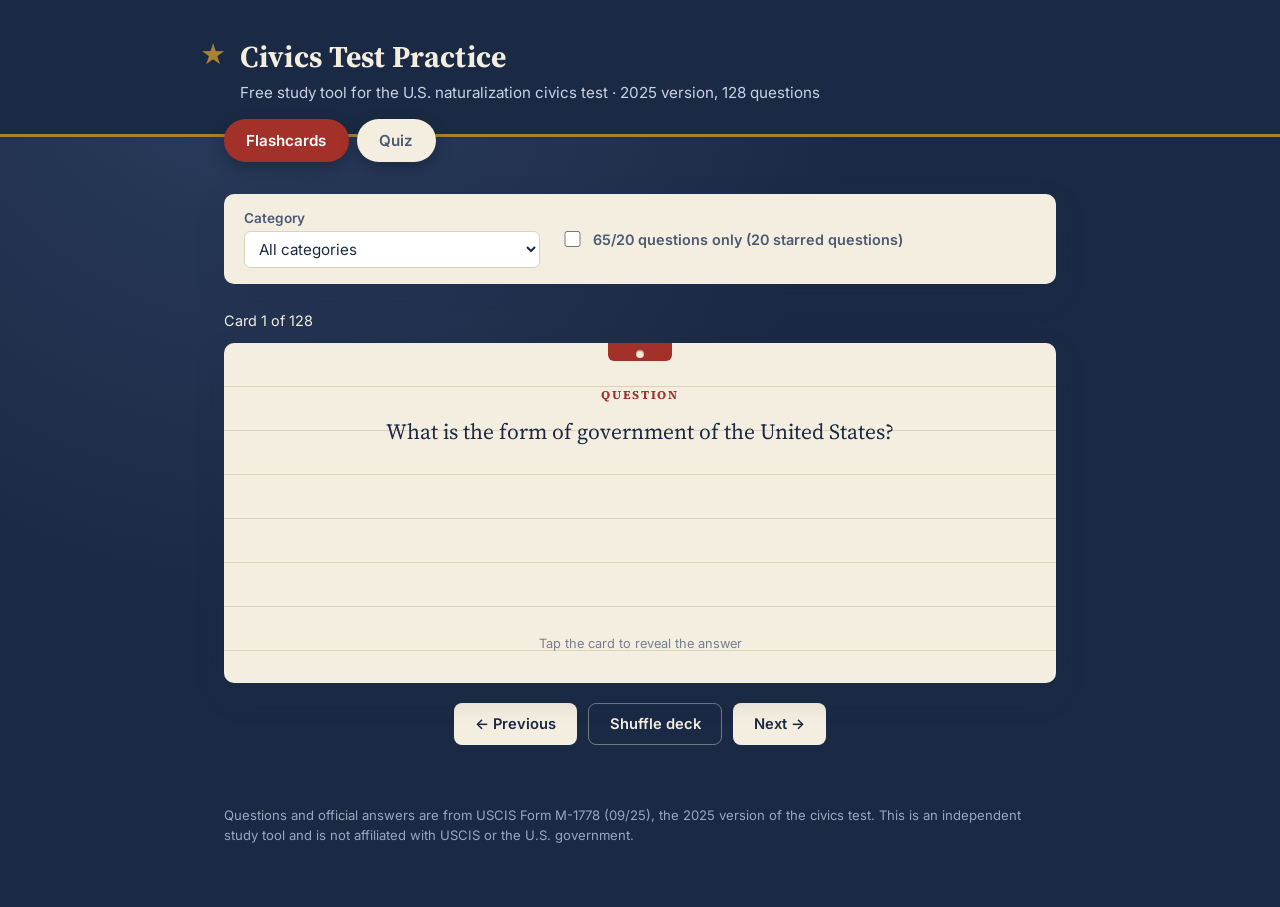
==== index.html @ e991b54d "Initial version of Neutralization websit" ====
<!DOCTYPE html>
<html lang="en">
<head>
  <meta charset="UTF-8" />
  <meta name="viewport" content="width=device-width, initial-scale=1.0" />
  <title>Civics Test Practice</title>

  <!-- Google Fonts: a serif for headings (feels official, like a real
       government document) and a clean sans-serif for body text -->
  <link rel="preconnect" href="https://fonts.googleapis.com">
  <link href="https://fonts.googleapis.com/css2?family=Source+Serif+4:wght@600;700&family=Inter:wght@400;500;600;700&display=swap" rel="stylesheet">

  <!-- Our own CSS file -->
  <link rel="stylesheet" href="style.css" />
</head>
<body>

  <!-- ===================== HEADER ===================== -->
  <header class="site-header">
    <div class="header-inner">
      <div class="brand">
        <span class="brand-star">&#9733;</span>
        <div>
          <h1>Civics Test Practice</h1>
          <p class="tagline">Free study tool for the U.S. naturalization civics test &middot; 2025 version, 128 questions</p>
        </div>
      </div>
    </div>
  </header>

  <!-- ===================== MODE SWITCHER ===================== -->
  <nav class="mode-switch" aria-label="Study mode">
    <button class="mode-btn active" data-mode="flashcards">Flashcards</button>
    <button class="mode-btn" data-mode="quiz">Quiz</button>
  </nav>

  <main class="container">

    <!-- ---------- Shared filter bar ---------- -->
    <section class="controls">
      <label class="control">
        <span>Category</span>
        <select id="categoryFilter">
          <option value="all">All categories</option>
          <!-- filled in by JavaScript -->
        </select>
      </label>

      <label class="control checkbox">
        <input type="checkbox" id="starredOnly" />
        <span>65/20 questions only (20 starred questions)</span>
      </label>
    </section>

    <!-- ================= FLASHCARD MODE ================= -->
    <section id="flashcardMode" class="mode-panel">

      <div class="deck-status">
        <span id="cardPosition">Card 1 of 128</span>
        <span class="starred-flag" id="cardStarredFlag" hidden>&#9733; 65/20 question</span>
      </div>

      <div class="card-stage">
        <button class="flip-card" id="flipCard" aria-label="Flip card to see the answer">
          <div class="flip-card-inner">

            <div class="flip-card-face flip-card-front">
              <span class="card-eyebrow">Question</span>
              <p class="card-text" id="questionText">Loading&hellip;</p>
              <span class="card-hint">Tap the card to reveal the answer</span>
            </div>

            <div class="flip-card-face flip-card-back">
              <span class="card-eyebrow">Answer</span>
              <ul class="card-answer-list" id="answerList"></ul>
              <span class="card-hint">Tap the card to see the question again</span>
            </div>

          </div>
        </button>
      </div>

      <div class="deck-controls">
        <button id="prevCard" class="btn btn-secondary">&larr; Previous</button>
        <button id="shuffleCards" class="btn btn-ghost">Shuffle deck</button>
        <button id="nextCard" class="btn btn-secondary">Next &rarr;</button>
      </div>
    </section>

    <!-- ================= QUIZ MODE ================= -->
    <section id="quizMode" class="mode-panel" hidden>

      <div class="deck-status">
        <span id="quizPosition">Question 1 of 128</span>
        <span id="quizScore">Score: 0 / 0</span>
      </div>

      <div class="quiz-card">
        <span class="card-eyebrow">Question</span>
        <p class="card-text" id="quizQuestionText">Loading&hellip;</p>

        <div class="quiz-options" id="quizOptions"></div>

        <div class="quiz-feedback" id="quizFeedback" hidden></div>

        <div class="quiz-actions">
          <button id="explainBtn" class="btn btn-secondary" disabled>Explain</button>
          <button id="nextQuizBtn" class="btn btn-primary" disabled>Next question &rarr;</button>
        </div>

        <div class="explanation" id="explanationBox" hidden></div>
      </div>
    </section>

  </main>

  <footer class="site-footer">
    <p>Questions and official answers are from USCIS Form M-1778 (09/25), the 2025 version of the civics test. This is an independent study tool and is not affiliated with USCIS or the U.S. government.</p>
  </footer>

  <!-- Load order matters: data first, then the logic that uses it -->
  <script src="data.js"></script>
  <script src="script.js"></script>
</body>
</html>
---- style.css ----
/* =========================================================================
   DESIGN TOKENS
   Keeping colors/fonts as CSS variables means if you want to re-theme the
   whole site later, you only change values here — not hunt through every
   rule. This is one of the most useful CSS habits to build early.
   ========================================================================= */
:root {
  --paper: #F3EEDF;        /* aged index-card cream */
  --paper-line: #DBD2B8;   /* faint rule lines on the card */
  --ink: #1B2A44;          /* deep navy — like government-document ink */
  --ink-soft: #4B5A73;
  --accent: #A3312A;       /* muted flag red, used sparingly */
  --gold: #A9822E;         /* star / seal accent */
  --card-shadow: 0 12px 30px rgba(27, 42, 68, 0.18);
  --radius: 10px;
  --serif: "Source Serif 4", Georgia, serif;
  --sans: "Inter", system-ui, sans-serif;
}

* { box-sizing: border-box; }

body {
  margin: 0;
  font-family: var(--sans);
  color: var(--ink);
  background:
    radial-gradient(circle at 20% 0%, #2b3d5f 0%, transparent 45%),
    var(--ink);
  min-height: 100vh;
}

/* =========================================================================
   HEADER
   ========================================================================= */
.site-header {
  background: var(--ink);
  color: var(--paper);
  padding: 2.25rem 1.5rem 2rem;
  border-bottom: 3px solid var(--gold);
}
.header-inner { max-width: 880px; margin: 0 auto; }
.brand { display: flex; align-items: flex-start; gap: 0.9rem; }
.brand-star { color: var(--gold); font-size: 1.6rem; line-height: 1; margin-top: 0.35rem; }
.brand h1 {
  font-family: var(--serif);
  font-weight: 700;
  font-size: 1.9rem;
  margin: 0 0 0.35rem;
  letter-spacing: 0.01em;
}
.tagline { margin: 0; color: #C9D2E3; font-size: 0.95rem; }

/* =========================================================================
   MODE SWITCH (Flashcards / Quiz tabs)
   ========================================================================= */
.mode-switch {
  max-width: 880px;
  margin: -1.1rem auto 0;
  padding: 0 1.5rem;
  display: flex;
  gap: 0.5rem;
  position: relative;
  z-index: 2;
}
.mode-btn {
  font-family: var(--sans);
  font-weight: 600;
  font-size: 0.95rem;
  padding: 0.75rem 1.4rem;
  border: none;
  border-radius: 999px;
  background: var(--paper);
  color: var(--ink-soft);
  cursor: pointer;
  box-shadow: 0 6px 16px rgba(0,0,0,0.25);
  transition: transform 0.15s ease, background 0.15s ease, color 0.15s ease;
}
.mode-btn:hover { transform: translateY(-1px); }
.mode-btn.active { background: var(--accent); color: white; }
.mode-btn:focus-visible { outline: 3px solid var(--gold); outline-offset: 2px; }

/* =========================================================================
   LAYOUT
   ========================================================================= */
.container {
  max-width: 880px;
  margin: 0 auto;
  padding: 2rem 1.5rem 3rem;
}

.controls {
  background: var(--paper);
  border-radius: var(--radius);
  padding: 1rem 1.25rem;
  display: flex;
  flex-wrap: wrap;
  gap: 1.25rem;
  align-items: center;
  margin-bottom: 1.75rem;
  box-shadow: var(--card-shadow);
}
.control { display: flex; flex-direction: column; gap: 0.3rem; font-size: 0.85rem; font-weight: 600; color: var(--ink-soft); }
.control select {
  font-family: var(--sans);
  font-size: 0.95rem;
  padding: 0.45rem 0.6rem;
  border-radius: 6px;
  border: 1px solid var(--paper-line);
  background: white;
  color: var(--ink);
}
.control.checkbox { flex-direction: row; align-items: center; gap: 0.55rem; font-size: 0.9rem; }
.control.checkbox input { width: 1.05rem; height: 1.05rem; }

.mode-panel[hidden] { display: none; }

/* =========================================================================
   FLASHCARD MODE — the signature element.
   The card looks like a physical index card: cream stock, a top "punch
   hole" + red ribbon tab, faint ruled lines, and a 3D flip animation.
   ========================================================================= */
.deck-status {
  display: flex;
  justify-content: space-between;
  align-items: center;
  color: var(--paper);
  font-size: 0.9rem;
  margin-bottom: 0.85rem;
}
.starred-flag {
  color: var(--gold);
  font-weight: 600;
  background: rgba(169, 130, 46, 0.15);
  padding: 0.2rem 0.6rem;
  border-radius: 999px;
}

.card-stage {
  perspective: 1600px;
  margin-bottom: 1.25rem;
}

.flip-card {
  all: unset;
  display: block;
  width: 100%;
  height: 340px;
  cursor: pointer;
}

.flip-card-inner {
  position: relative;
  width: 100%;
  height: 100%;
  transition: transform 0.55s cubic-bezier(0.4, 0.2, 0.2, 1);
  transform-style: preserve-3d;
}
.flip-card.is-flipped .flip-card-inner { transform: rotateY(180deg); }

.flip-card-face {
  position: absolute;
  inset: 0;
  backface-visibility: hidden;
  border-radius: var(--radius);
  background:
    repeating-linear-gradient(
      to bottom,
      transparent 0,
      transparent 43px,
      var(--paper-line) 43px,
      var(--paper-line) 44px
    ),
    var(--paper);
  box-shadow: var(--card-shadow);
  padding: 2.75rem 2.25rem 2rem;
  display: flex;
  flex-direction: column;
  align-items: center;
  justify-content: center;
  text-align: center;
  overflow-y: auto;
}
/* red "ribbon tab" + punch hole at the top of the card, like a library card */
.flip-card-face::before {
  content: "";
  position: absolute;
  top: 0; left: 50%;
  transform: translateX(-50%);
  width: 64px; height: 18px;
  background: var(--accent);
  border-radius: 0 0 6px 6px;
}
.flip-card-face::after {
  content: "";
  position: absolute;
  top: 7px; left: 50%;
  transform: translateX(-50%);
  width: 8px; height: 8px;
  border-radius: 50%;
  background: var(--paper);
  box-shadow: inset 0 1px 2px rgba(0,0,0,0.4);
}

.flip-card-back { transform: rotateY(180deg); }

.card-eyebrow {
  font-family: var(--serif);
  font-weight: 700;
  letter-spacing: 0.14em;
  text-transform: uppercase;
  font-size: 0.75rem;
  color: var(--accent);
  margin-bottom: 0.9rem;
}
.card-text {
  font-family: var(--serif);
  font-size: 1.35rem;
  line-height: 1.4;
  color: var(--ink);
  margin: 0 0 1rem;
}
.card-hint {
  margin-top: auto;
  font-size: 0.8rem;
  color: var(--ink-soft);
  opacity: 0.75;
}
.card-answer-list {
  list-style: none;
  padding: 0;
  margin: 0 0 1rem;
  font-family: var(--serif);
  font-size: 1.15rem;
  color: var(--ink);
}
.card-answer-list li { margin-bottom: 0.4rem; }
.card-answer-list li::before { content: "\2013\00A0"; color: var(--accent); font-weight: 700; }

.deck-controls {
  display: flex;
  justify-content: center;
  gap: 0.7rem;
  flex-wrap: wrap;
}

.btn {
  font-family: var(--sans);
  font-weight: 600;
  font-size: 0.92rem;
  padding: 0.7rem 1.3rem;
  border-radius: 8px;
  border: none;
  cursor: pointer;
  transition: transform 0.12s ease, opacity 0.12s ease;
}
.btn:hover { transform: translateY(-1px); }
.btn:active { transform: translateY(0); }
.btn:disabled { opacity: 0.45; cursor: not-allowed; transform: none; }
.btn:focus-visible { outline: 3px solid var(--gold); outline-offset: 2px; }

.btn-secondary { background: var(--paper); color: var(--ink); }
.btn-ghost { background: transparent; color: var(--paper); border: 1px solid rgba(243,238,223,0.4); }
.btn-primary { background: var(--accent); color: white; }

/* =========================================================================
   QUIZ MODE
   ========================================================================= */
.quiz-card {
  background: var(--paper);
  border-radius: var(--radius);
  box-shadow: var(--card-shadow);
  padding: 2rem 2rem 1.75rem;
}
#quizScore { font-weight: 600; }

.quiz-options {
  display: grid;
  gap: 0.65rem;
  margin: 1.25rem 0 1.5rem;
}
.quiz-option {
  text-align: left;
  font-family: var(--sans);
  font-size: 1rem;
  padding: 0.85rem 1.1rem;
  border-radius: 8px;
  border: 1.5px solid var(--paper-line);
  background: white;
  cursor: pointer;
  transition: border-color 0.12s ease, background 0.12s ease;
}
.quiz-option:hover:not(:disabled) { border-color: var(--ink-soft); }
.quiz-option:focus-visible { outline: 3px solid var(--gold); outline-offset: 2px; }
.quiz-option:disabled { cursor: default; }

.quiz-option.correct { background: #E4F0E3; border-color: #4C8A4C; }
.quiz-option.incorrect { background: #F5E1DF; border-color: var(--accent); }

.quiz-feedback {
  font-weight: 600;
  margin-bottom: 1rem;
}
.quiz-feedback.correct { color: #3A6B3A; }
.quiz-feedback.incorrect { color: var(--accent); }

.quiz-actions { display: flex; gap: 0.7rem; flex-wrap: wrap; }

.explanation {
  margin-top: 1.25rem;
  padding: 1rem 1.15rem;
  border-left: 3px solid var(--gold);
  background: rgba(169, 130, 46, 0.08);
  font-size: 0.95rem;
  line-height: 1.55;
  color: var(--ink-soft);
}
.explanation strong { color: var(--ink); }

/* =========================================================================
   FOOTER
   ========================================================================= */
.site-footer {
  max-width: 880px;
  margin: 0 auto;
  padding: 0 1.5rem 3rem;
  color: #9AA6BC;
  font-size: 0.82rem;
  line-height: 1.5;
}

/* =========================================================================
   RESPONSIVE
   ========================================================================= */
@media (max-width: 560px) {
  .brand h1 { font-size: 1.5rem; }
  .flip-card { height: 300px; }
  .card-text { font-size: 1.15rem; }
}

/* Respect users who've asked for reduced motion */
@media (prefers-reduced-motion: reduce) {
  .flip-card-inner { transition: none; }
}
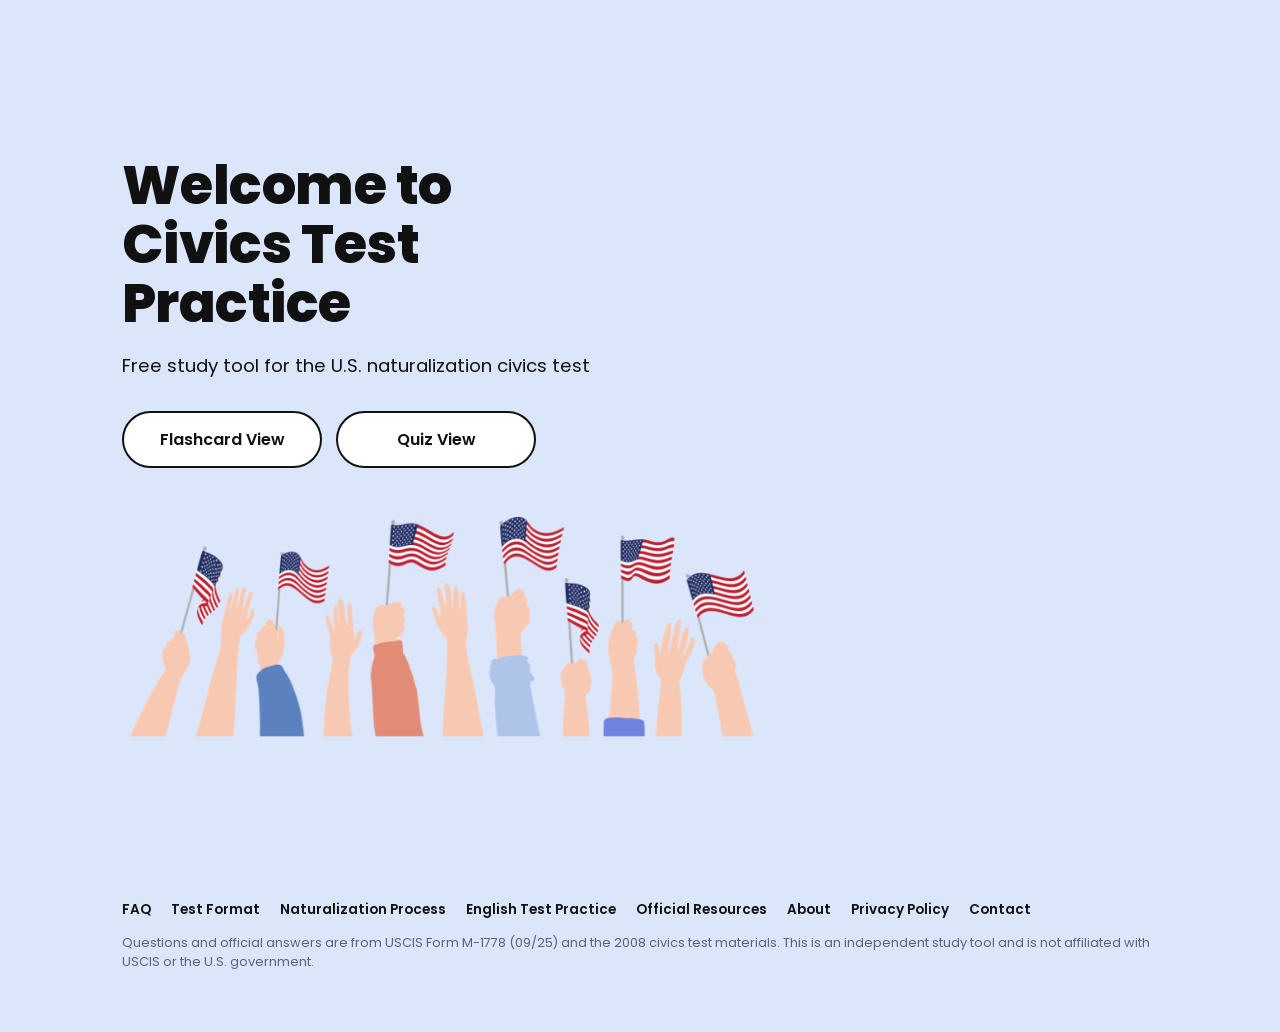
==== commit 22a33d9e: "Onboard-on-click flow, read-aloud, and 5 new info pages" ====
--- a/index.html
+++ b/index.html
@@ -5,121 +5,220 @@
   <meta name="viewport" content="width=device-width, initial-scale=1.0" />
   <title>Civics Test Practice</title>
 
-  <!-- Google Fonts: a serif for headings (feels official, like a real
-       government document) and a clean sans-serif for body text -->
   <link rel="preconnect" href="https://fonts.googleapis.com">
-  <link href="https://fonts.googleapis.com/css2?family=Source+Serif+4:wght@600;700&family=Inter:wght@400;500;600;700&display=swap" rel="stylesheet">
-
-  <!-- Our own CSS file -->
+  <link href="https://fonts.googleapis.com/css2?family=Poppins:wght@400;500;600;700;800&display=swap" rel="stylesheet">
+
   <link rel="stylesheet" href="style.css" />
+
+  <!-- Google Analytics (GA4) -->
+  <script async src="https://www.googletagmanager.com/gtag/js?id=G-DH69FR63HZ"></script>
+  <script>
+    window.dataLayer = window.dataLayer || [];
+    function gtag(){dataLayer.push(arguments);}
+    gtag('js', new Date());
+    gtag('config', 'G-DH69FR63HZ');
+  </script>
 </head>
 <body>
 
-  <!-- ===================== HEADER ===================== -->
-  <header class="site-header">
-    <div class="header-inner">
-      <div class="brand">
-        <span class="brand-star">&#9733;</span>
-        <div>
-          <h1>Civics Test Practice</h1>
-          <p class="tagline">Free study tool for the U.S. naturalization civics test &middot; 2025 version, 128 questions</p>
-        </div>
-      </div>
+  <!-- ============================================================
+       ONBOARDING — always shown first. Determines which test
+       version (2008 or 2025) and whether 65/20 applies, before
+       anything else is visible.
+       ============================================================ -->
+  <div id="onboardStep1" class="view onboard-view" hidden>
+    <div class="onboard-card">
+      <span class="onboard-eyebrow">Step 1 of 2</span>
+      <h1>A couple quick questions first</h1>
+
+      <label class="onboard-field">
+        <span>How old are you?</span>
+        <input type="number" id="ageInput" min="0" max="120" placeholder="e.g. 42" />
+      </label>
+
+      <label class="onboard-field">
+        <span>How many years have you been a lawful permanent resident (green card holder)?</span>
+        <input type="number" id="lprYearsInput" min="0" max="100" placeholder="e.g. 5" />
+      </label>
+
+      <div class="onboard-why">
+        <strong>Why we ask:</strong> If you're 65 or older and have been a permanent
+        resident for 20+ years, USCIS lets you study a shorter list of just 20
+        questions instead of the full test &mdash; this is called the &ldquo;65/20&rdquo; rule.
+      </div>
+
+      <p class="onboard-error" id="step1Error" hidden>Please fill in both fields.</p>
+      <button id="onboardNext1" class="btn btn-dark" type="button">Continue &rarr;</button>
     </div>
-  </header>
-
-  <!-- ===================== MODE SWITCHER ===================== -->
-  <nav class="mode-switch" aria-label="Study mode">
-    <button class="mode-btn active" data-mode="flashcards">Flashcards</button>
-    <button class="mode-btn" data-mode="quiz">Quiz</button>
-  </nav>
-
-  <main class="container">
-
-    <!-- ---------- Shared filter bar ---------- -->
-    <section class="controls">
-      <label class="control">
-        <span>Category</span>
-        <select id="categoryFilter">
-          <option value="all">All categories</option>
-          <!-- filled in by JavaScript -->
-        </select>
+  </div>
+
+  <div id="onboardStep2" class="view onboard-view" hidden>
+    <div class="onboard-card">
+      <span class="onboard-eyebrow">Step 2 of 2</span>
+      <h1>When did you file (or plan to file) Form N-400?</h1>
+
+      <label class="onboard-field">
+        <span>Filing date</span>
+        <input type="date" id="filingDateInput" />
       </label>
 
-      <label class="control checkbox">
-        <input type="checkbox" id="starredOnly" />
-        <span>65/20 questions only (20 starred questions)</span>
-      </label>
+      <div class="onboard-why">
+        <strong>Why we ask:</strong> Your test version depends on your <em>filing</em>
+        date, not your interview date. If you filed before October 20, 2025,
+        you'll take the 2008 test (100 questions). On or after that date,
+        you'll take the 2025 test (128 questions).
+      </div>
+
+      <p class="onboard-error" id="step2Error" hidden>Please select a date.</p>
+      <button id="onboardNext2" class="btn btn-dark" type="button">Start Studying &rarr;</button>
+    </div>
+  </div>
+
+  <!-- ============================================================
+       LANDING VIEW — shown after onboarding
+       ============================================================ -->
+  <div id="landingView" class="view">
+    <div class="landing-inner">
+      <div class="landing-copy">
+        <h1>Welcome to<br>Civics Test<br>Practice</h1>
+        <p class="landing-tagline">Free study tool for the U.S. naturalization civics test</p>
+        <div class="landing-buttons">
+          <button id="goFlashcards" class="btn btn-outline landing-btn" type="button">Flashcard View</button>
+          <button id="goQuiz" class="btn btn-outline landing-btn" type="button">Quiz View</button>
+        </div>
+      </div>
+
+      <!-- Your illustration, cropped from the file you provided -->
+      <img class="landing-art" src="landing-flags.png" alt="Illustration of hands holding American flags" />
+    </div>
+  </div>
+
+  <!-- ============================================================
+       APP SHELL — everything else lives in here, hidden by default.
+       Only landingView OR appShell is visible at any time.
+       ============================================================ -->
+  <div id="appShell" class="view" hidden>
+
+    <header class="app-topbar">
+      <button id="homeBtn" class="icon-btn" type="button">&larr; Home</button>
+
+      <div class="topbar-controls">
+        <span class="version-badge" id="versionBadge"></span>
+        <label class="pill-checkbox" id="sixtyFiveTwentyToggleWrap" hidden>
+          <input type="checkbox" id="sixtyFiveTwentyToggle" />
+          <span>Study 65/20 set only</span>
+        </label>
+        <select id="categoryFilter"></select>
+      </div>
+    </header>
+
+    <!-- ---------------- FLASHCARD MODE ----------------
+         A single static card. Clicking it swaps between the
+         question face and the answer face — no 3D flip. -->
+    <section id="flashcardMode" class="mode-panel" hidden>
+
+      <div class="static-card" id="flashCard">
+        <div class="card-face" id="flashQuestionFace">
+          <span class="tag" id="cardTag">CARD 01/128</span>
+          <p class="big-text" id="questionText">Loading&hellip;</p>
+        </div>
+
+        <div class="card-face" id="flashAnswerFace" hidden>
+          <span class="eyebrow">Answer</span>
+          <ul class="answer-list" id="answerList"></ul>
+        </div>
+
+        <button class="speak-btn" id="flashSpeakBtn"
+                type="button" aria-label="Read this aloud">&#128266;</button>
+        <button class="bookmark-btn" id="flashBookmarkBtn"
+                type="button" aria-label="Bookmark this question">&#9734;</button>
+      </div>
+
+      <div class="deck-controls">
+        <button id="prevCard" class="btn btn-gray nav-btn" type="button">&larr; Previous</button>
+        <button id="shuffleCards" class="btn btn-outline" type="button">Shuffle</button>
+        <button id="nextCard" class="btn btn-gray nav-btn" type="button">Next &rarr;</button>
+      </div>
     </section>
 
-    <!-- ================= FLASHCARD MODE ================= -->
-    <section id="flashcardMode" class="mode-panel">
-
-      <div class="deck-status">
-        <span id="cardPosition">Card 1 of 128</span>
-        <span class="starred-flag" id="cardStarredFlag" hidden>&#9733; 65/20 question</span>
-      </div>
-
-      <div class="card-stage">
-        <button class="flip-card" id="flipCard" aria-label="Flip card to see the answer">
-          <div class="flip-card-inner">
-
-            <div class="flip-card-face flip-card-front">
-              <span class="card-eyebrow">Question</span>
-              <p class="card-text" id="questionText">Loading&hellip;</p>
-              <span class="card-hint">Tap the card to reveal the answer</span>
+    <!-- ---------------- QUIZ MODE ----------------
+         Question card + an answer card with a typed-answer box.
+         Show Answer reveals the official answer BELOW the box. -->
+    <section id="quizMode" class="mode-panel" hidden>
+
+      <div class="quiz-columns">
+        <div class="q-card">
+          <span class="tag" id="quizTag">QUESTION 01/128</span>
+          <button class="speak-btn" id="quizSpeakBtn" type="button" aria-label="Read the question aloud">&#128266;</button>
+          <button class="bookmark-btn" id="quizBookmarkBtn" type="button" aria-label="Bookmark this question">&#9734;</button>
+          <p class="big-text" id="quizQuestionText">Loading&hellip;</p>
+        </div>
+
+        <div class="a-card">
+          <span class="eyebrow">Answer</span>
+          <textarea id="userAnswerInput" class="answer-input" placeholder="Type your answer here&hellip;"></textarea>
+
+          <button id="showAnswerBtn" class="btn btn-gray" type="button">Show Answer</button>
+
+          <div class="answer-reveal" id="answerReveal" hidden>
+            <div class="answer-reveal-header">
+              <span class="eyebrow">Correct Answer</span>
+              <button class="speak-btn speak-btn-inline" id="answerSpeakBtn" type="button" aria-label="Read the answer aloud">&#128266;</button>
             </div>
-
-            <div class="flip-card-face flip-card-back">
-              <span class="card-eyebrow">Answer</span>
-              <ul class="card-answer-list" id="answerList"></ul>
-              <span class="card-hint">Tap the card to see the question again</span>
-            </div>
-
+            <ul id="correctAnswerList"></ul>
           </div>
-        </button>
+        </div>
       </div>
 
       <div class="deck-controls">
-        <button id="prevCard" class="btn btn-secondary">&larr; Previous</button>
-        <button id="shuffleCards" class="btn btn-ghost">Shuffle deck</button>
-        <button id="nextCard" class="btn btn-secondary">Next &rarr;</button>
+        <button id="prevQuizBtn" class="btn btn-gray nav-btn" type="button">&larr; Previous</button>
+        <button id="shuffleQuizBtn" class="btn btn-outline" type="button">Shuffle</button>
+        <button id="nextQuizBtn" class="btn btn-gray nav-btn" type="button">Next &rarr;</button>
       </div>
     </section>
 
-    <!-- ================= QUIZ MODE ================= -->
-    <section id="quizMode" class="mode-panel" hidden>
-
-      <div class="deck-status">
-        <span id="quizPosition">Question 1 of 128</span>
-        <span id="quizScore">Score: 0 / 0</span>
-      </div>
-
-      <div class="quiz-card">
-        <span class="card-eyebrow">Question</span>
-        <p class="card-text" id="quizQuestionText">Loading&hellip;</p>
-
-        <div class="quiz-options" id="quizOptions"></div>
-
-        <div class="quiz-feedback" id="quizFeedback" hidden></div>
-
-        <div class="quiz-actions">
-          <button id="explainBtn" class="btn btn-secondary" disabled>Explain</button>
-          <button id="nextQuizBtn" class="btn btn-primary" disabled>Next question &rarr;</button>
-        </div>
-
-        <div class="explanation" id="explanationBox" hidden></div>
+    <!-- ---------------- COMPLETION VIEW ---------------- -->
+    <section id="completionView" class="mode-panel" hidden>
+      <div class="completion-inner">
+        <div class="completion-copy">
+          <div class="trophy" aria-hidden="true">&#127942;</div>
+          <h2>You just reviewed the entire question bank</h2>
+          <div class="completion-buttons">
+            <button id="reviewStarredBtn" class="btn btn-outline" type="button">Review Bookmarked Questions</button>
+            <button id="restartAllBtn" class="btn btn-gray" type="button">Study Again (All Questions)</button>
+          </div>
+          <p class="completion-note" id="completionNote"></p>
+        </div>
+
+        <svg class="completion-art" viewBox="0 0 260 260" xmlns="http://www.w3.org/2000/svg" aria-hidden="true">
+          <g stroke="#111" stroke-width="2.5" stroke-linejoin="round">
+            <circle cx="130" cy="105" r="70" fill="#F3EEDF"/>
+            <path d="M130,35 l14,28 30,4 -22,21 5,30 -27,-14 -27,14 5,-30 -22,-21 30,-4 z" fill="#A9822E"/>
+            <path d="M108,160 l-18,60 24,-14 16,20 14,-58" fill="#A3312A"/>
+            <path d="M152,160 l18,60 -24,-14 -16,20 -14,-58" fill="#1B2A44"/>
+          </g>
+        </svg>
       </div>
     </section>
 
-  </main>
+  </div>
 
   <footer class="site-footer">
-    <p>Questions and official answers are from USCIS Form M-1778 (09/25), the 2025 version of the civics test. This is an independent study tool and is not affiliated with USCIS or the U.S. government.</p>
+    <nav class="footer-links">
+      <a href="faq.html">FAQ</a>
+      <a href="test-format.html">Test Format</a>
+      <a href="process.html">Naturalization Process</a>
+      <a href="english-practice.html">English Test Practice</a>
+      <a href="resources.html">Official Resources</a>
+      <a href="about.html">About</a>
+      <a href="privacy.html">Privacy Policy</a>
+      <a href="contact.html">Contact</a>
+    </nav>
+    <p>Questions and official answers are from USCIS Form M-1778 (09/25) and the 2008 civics test materials. This is an independent study tool and is not affiliated with USCIS or the U.S. government.</p>
   </footer>
 
-  <!-- Load order matters: data first, then the logic that uses it -->
-  <script src="data.js"></script>
+  <script src="data-2025.js"></script>
+  <script src="data-2008.js"></script>
   <script src="script.js"></script>
 </body>
 </html>
--- a/style.css
+++ b/style.css
@@ -1,343 +1,534 @@
 /* =========================================================================
    DESIGN TOKENS
-   Keeping colors/fonts as CSS variables means if you want to re-theme the
-   whole site later, you only change values here — not hunt through every
-   rule. This is one of the most useful CSS habits to build early.
    ========================================================================= */
 :root {
-  --paper: #F3EEDF;        /* aged index-card cream */
-  --paper-line: #DBD2B8;   /* faint rule lines on the card */
-  --ink: #1B2A44;          /* deep navy — like government-document ink */
+  --bg: #DCE6FB;
+  --card-bg: #FFFFFF;
+  --ink: #111111;
   --ink-soft: #4B5A73;
-  --accent: #A3312A;       /* muted flag red, used sparingly */
-  --gold: #A9822E;         /* star / seal accent */
-  --card-shadow: 0 12px 30px rgba(27, 42, 68, 0.18);
-  --radius: 10px;
-  --serif: "Source Serif 4", Georgia, serif;
-  --sans: "Inter", system-ui, sans-serif;
+  --gray-fill: #E9E9E9;
+  --good: #3A6B3A;
+  --bad: #A3312A;
+  --border-w: 2.5px;
+  --radius-lg: 22px;
+  --radius-pill: 999px;
+  --font: "Poppins", system-ui, sans-serif;
 }
 
 * { box-sizing: border-box; }
 
 body {
   margin: 0;
-  font-family: var(--sans);
-  color: var(--ink);
-  background:
-    radial-gradient(circle at 20% 0%, #2b3d5f 0%, transparent 45%),
-    var(--ink);
+  font-family: var(--font);
+  color: var(--ink);
+  background: var(--bg);
   min-height: 100vh;
 }
 
-/* =========================================================================
-   HEADER
-   ========================================================================= */
-.site-header {
-  background: var(--ink);
-  color: var(--paper);
-  padding: 2.25rem 1.5rem 2rem;
-  border-bottom: 3px solid var(--gold);
-}
-.header-inner { max-width: 880px; margin: 0 auto; }
-.brand { display: flex; align-items: flex-start; gap: 0.9rem; }
-.brand-star { color: var(--gold); font-size: 1.6rem; line-height: 1; margin-top: 0.35rem; }
-.brand h1 {
-  font-family: var(--serif);
-  font-weight: 700;
-  font-size: 1.9rem;
-  margin: 0 0 0.35rem;
-  letter-spacing: 0.01em;
-}
-.tagline { margin: 0; color: #C9D2E3; font-size: 0.95rem; }
-
-/* =========================================================================
-   MODE SWITCH (Flashcards / Quiz tabs)
-   ========================================================================= */
-.mode-switch {
-  max-width: 880px;
-  margin: -1.1rem auto 0;
-  padding: 0 1.5rem;
-  display: flex;
+/* Belt-and-suspenders: [hidden] should ALWAYS win, no matter what other
+   CSS exists elsewhere. This is what actually fixes "old view bleeding
+   through" bugs — !important guarantees nothing else can override it. */
+[hidden] { display: none !important; }
+
+button, textarea { font-family: var(--font); }
+
+/* =========================================================================
+   LANDING VIEW
+   ========================================================================= */
+#landingView {
+  min-height: 100vh;
+  display: flex;
+  align-items: center;
+}
+
+.landing-inner {
+  max-width: 1100px;
+  margin: 0 auto;
+  padding: 2rem;
+  display: flex;
+  align-items: center;
+  gap: 2.5rem;
+  flex-wrap: wrap;
+  width: 100%;
+}
+
+.landing-copy { flex: 1 1 380px; }
+
+.landing-copy h1 {
+  font-size: 3.4rem;
+  font-weight: 800;
+  line-height: 1.08;
+  margin: 0 0 1.25rem;
+  letter-spacing: -0.01em;
+}
+
+.landing-tagline { font-size: 1.15rem; color: var(--ink); margin: 0 0 2rem; }
+.landing-buttons { display: flex; gap: 0.9rem; flex-wrap: wrap; }
+.landing-btn { min-width: 200px; text-align: center; }
+.landing-art { flex: 1 1 420px; max-width: 640px; height: auto; }
+
+/* =========================================================================
+   BUTTONS
+   ========================================================================= */
+.btn {
+  font-weight: 600;
+  font-size: 1rem;
+  padding: 0.85rem 1.6rem;
+  border-radius: var(--radius-pill);
+  border: var(--border-w) solid var(--ink);
+  cursor: pointer;
+  background: var(--card-bg);
+  color: var(--ink);
+  transition: transform 0.12s ease;
+}
+.btn:hover { transform: translateY(-2px); }
+.btn:active { transform: translateY(0); }
+.btn:disabled { opacity: 0.45; cursor: not-allowed; transform: none; }
+.btn:focus-visible { outline: 3px solid var(--ink); outline-offset: 2px; }
+
+.btn-outline { background: var(--card-bg); }
+.btn-gray { background: var(--gray-fill); }
+.btn-dark { background: var(--ink); color: var(--card-bg); }
+
+.version-badge {
+  font-weight: 600;
+  font-size: 0.85rem;
+  border: var(--border-w) solid var(--ink);
+  border-radius: var(--radius-pill);
+  padding: 0.5rem 1rem;
+  background: var(--card-bg);
+  white-space: nowrap;
+}
+
+/* =========================================================================
+   ONBOARDING
+   ========================================================================= */
+.onboard-view {
+  min-height: 100vh;
+  display: flex;
+  align-items: center;
+  justify-content: center;
+  padding: 2rem;
+}
+
+.onboard-card {
+  max-width: 560px;
+  width: 100%;
+  background: var(--card-bg);
+  border: var(--border-w) solid var(--ink);
+  border-radius: var(--radius-lg);
+  padding: 2.5rem 2.5rem 2rem;
+}
+
+.onboard-eyebrow {
+  display: block;
+  font-weight: 700;
+  font-size: 0.8rem;
+  letter-spacing: 0.08em;
+  text-transform: uppercase;
+  color: var(--ink-soft);
+  margin-bottom: 0.6rem;
+}
+
+.onboard-card h1 {
+  font-size: 1.6rem;
+  font-weight: 800;
+  line-height: 1.25;
+  margin: 0 0 1.75rem;
+}
+
+.onboard-field {
+  display: block;
+  margin-bottom: 1.25rem;
+}
+.onboard-field span {
+  display: block;
+  font-weight: 600;
+  font-size: 0.95rem;
+  margin-bottom: 0.5rem;
+}
+.onboard-field input {
+  width: 100%;
+  font-family: var(--font);
+  font-size: 1rem;
+  padding: 0.75rem 1rem;
+  border: var(--border-w) solid var(--ink);
+  border-radius: 10px;
+  color: var(--ink);
+}
+.onboard-field input:focus-visible { outline: 3px solid var(--ink); outline-offset: 2px; }
+
+.onboard-why {
+  background: #F3EEDF;
+  border-left: 3px solid var(--gold, #A9822E);
+  border-radius: 8px;
+  padding: 0.9rem 1rem;
+  font-size: 0.9rem;
+  line-height: 1.55;
+  color: var(--ink-soft);
+  margin-bottom: 1.5rem;
+}
+.onboard-why strong { color: var(--ink); }
+
+.onboard-error {
+  color: var(--bad);
+  font-weight: 600;
+  font-size: 0.9rem;
+  margin: -0.75rem 0 1rem;
+}
+
+/* =========================================================================
+   APP SHELL / TOPBAR
+   ========================================================================= */
+#appShell { max-width: 1100px; margin: 0 auto; padding: 1.75rem 2rem 3rem; }
+
+.app-topbar {
+  display: flex;
+  justify-content: space-between;
+  align-items: center;
+  flex-wrap: wrap;
+  gap: 1rem;
+  margin-bottom: 2rem;
+}
+
+.icon-btn {
+  border: var(--border-w) solid var(--ink);
+  background: var(--card-bg);
+  border-radius: var(--radius-pill);
+  padding: 0.55rem 1.1rem;
+  font-weight: 600;
+  cursor: pointer;
+  text-decoration: none;
+  color: var(--ink);
+  display: inline-block;
+}
+.icon-btn:hover { transform: translateY(-1px); }
+
+.topbar-controls { display: flex; align-items: center; gap: 0.9rem; flex-wrap: wrap; }
+
+.topbar-controls select {
+  font-family: var(--font);
+  font-weight: 500;
+  padding: 0.5rem 0.8rem;
+  border-radius: var(--radius-pill);
+  border: var(--border-w) solid var(--ink);
+  background: var(--card-bg);
+  color: var(--ink);
+  width: 320px;
+  max-width: 100%;
+}
+
+.pill-checkbox {
+  display: flex;
+  align-items: center;
   gap: 0.5rem;
+  font-size: 0.9rem;
+  font-weight: 500;
+  border: var(--border-w) solid var(--ink);
+  border-radius: var(--radius-pill);
+  padding: 0.5rem 1rem;
+  background: var(--card-bg);
+  cursor: pointer;
+}
+.pill-checkbox input { width: 1rem; height: 1rem; }
+
+/* =========================================================================
+   SHARED CARD PIECES
+   ========================================================================= */
+.tag {
+  position: absolute;
+  top: -18px;
+  left: 24px;
+  background: var(--card-bg);
+  border: var(--border-w) solid var(--ink);
+  border-radius: var(--radius-pill);
+  padding: 0.35rem 0.9rem;
+  font-size: 0.8rem;
+  font-weight: 700;
+  letter-spacing: 0.04em;
+}
+
+.bookmark-btn {
+  position: absolute;
+  bottom: 18px;
+  right: 22px;
+  background: none;
+  border: none;
+  font-size: 2.2rem;
+  line-height: 1;
+  color: var(--ink);
+  cursor: pointer;
+  opacity: 0.4;
+  transition: opacity 0.12s ease, transform 0.12s ease, color 0.12s ease;
+}
+.bookmark-btn:hover { transform: scale(1.12); }
+.bookmark-btn.is-bookmarked { opacity: 1; color: #FFC400; }
+.bookmark-btn:focus-visible { outline: 3px solid var(--ink); outline-offset: 2px; }
+
+.speak-btn {
+  position: absolute;
+  top: 18px;
+  right: 22px;
+  background: none;
+  border: none;
+  font-size: 1.5rem;
+  line-height: 1;
+  cursor: pointer;
+  opacity: 0.55;
+  transition: opacity 0.12s ease, transform 0.12s ease;
+}
+.speak-btn:hover { opacity: 1; transform: scale(1.1); }
+.speak-btn.is-speaking { opacity: 1; color: var(--bad); }
+.speak-btn:focus-visible { outline: 3px solid var(--ink); outline-offset: 2px; }
+.speak-btn-inline { position: static; font-size: 1.1rem; }
+.answer-reveal-header { display: flex; align-items: center; justify-content: space-between; }
+
+.big-text {
+  font-size: 1.6rem;
+  font-weight: 700;
+  line-height: 1.35;
+  margin: 0.5rem 0 0;
+}
+
+.eyebrow { font-weight: 700; font-size: 0.95rem; display: block; margin-bottom: 0.6rem; }
+
+.a-badge {
+  display: inline-flex;
+  align-items: center;
+  justify-content: center;
+  width: 34px;
+  height: 34px;
+  border-radius: 50%;
+  border: var(--border-w) solid var(--ink);
+  font-weight: 700;
+  background: var(--card-bg);
+  margin-bottom: 0.75rem;
+}
+
+.deck-controls { display: flex; justify-content: center; gap: 0.7rem; flex-wrap: wrap; margin-top: 1.5rem; }
+.nav-btn { min-width: 150px; text-align: center; }
+
+/* =========================================================================
+   FLASHCARD MODE — a single static card, content swaps on click.
+   ========================================================================= */
+.static-card {
   position: relative;
-  z-index: 2;
-}
-.mode-btn {
-  font-family: var(--sans);
-  font-weight: 600;
-  font-size: 0.95rem;
-  padding: 0.75rem 1.4rem;
-  border: none;
-  border-radius: 999px;
-  background: var(--paper);
-  color: var(--ink-soft);
+  border: var(--border-w) solid var(--ink);
+  border-radius: var(--radius-lg);
+  background: var(--card-bg);
+  min-height: 340px;
+  padding: 2.5rem 2.25rem 3.25rem;
   cursor: pointer;
-  box-shadow: 0 6px 16px rgba(0,0,0,0.25);
-  transition: transform 0.15s ease, background 0.15s ease, color 0.15s ease;
-}
-.mode-btn:hover { transform: translateY(-1px); }
-.mode-btn.active { background: var(--accent); color: white; }
-.mode-btn:focus-visible { outline: 3px solid var(--gold); outline-offset: 2px; }
-
-/* =========================================================================
-   LAYOUT
-   ========================================================================= */
-.container {
-  max-width: 880px;
-  margin: 0 auto;
-  padding: 2rem 1.5rem 3rem;
-}
-
-.controls {
-  background: var(--paper);
-  border-radius: var(--radius);
-  padding: 1rem 1.25rem;
-  display: flex;
-  flex-wrap: wrap;
-  gap: 1.25rem;
-  align-items: center;
-  margin-bottom: 1.75rem;
-  box-shadow: var(--card-shadow);
-}
-.control { display: flex; flex-direction: column; gap: 0.3rem; font-size: 0.85rem; font-weight: 600; color: var(--ink-soft); }
-.control select {
-  font-family: var(--sans);
-  font-size: 0.95rem;
-  padding: 0.45rem 0.6rem;
-  border-radius: 6px;
-  border: 1px solid var(--paper-line);
-  background: white;
-  color: var(--ink);
-}
-.control.checkbox { flex-direction: row; align-items: center; gap: 0.55rem; font-size: 0.9rem; }
-.control.checkbox input { width: 1.05rem; height: 1.05rem; }
-
-.mode-panel[hidden] { display: none; }
-
-/* =========================================================================
-   FLASHCARD MODE — the signature element.
-   The card looks like a physical index card: cream stock, a top "punch
-   hole" + red ribbon tab, faint ruled lines, and a 3D flip animation.
-   ========================================================================= */
-.deck-status {
-  display: flex;
-  justify-content: space-between;
-  align-items: center;
-  color: var(--paper);
-  font-size: 0.9rem;
-  margin-bottom: 0.85rem;
-}
-.starred-flag {
-  color: var(--gold);
-  font-weight: 600;
-  background: rgba(169, 130, 46, 0.15);
-  padding: 0.2rem 0.6rem;
-  border-radius: 999px;
-}
-
-.card-stage {
-  perspective: 1600px;
-  margin-bottom: 1.25rem;
-}
-
-.flip-card {
-  all: unset;
-  display: block;
-  width: 100%;
-  height: 340px;
-  cursor: pointer;
-}
-
-.flip-card-inner {
-  position: relative;
-  width: 100%;
-  height: 100%;
-  transition: transform 0.55s cubic-bezier(0.4, 0.2, 0.2, 1);
-  transform-style: preserve-3d;
-}
-.flip-card.is-flipped .flip-card-inner { transform: rotateY(180deg); }
-
-.flip-card-face {
-  position: absolute;
-  inset: 0;
-  backface-visibility: hidden;
-  border-radius: var(--radius);
-  background:
-    repeating-linear-gradient(
-      to bottom,
-      transparent 0,
-      transparent 43px,
-      var(--paper-line) 43px,
-      var(--paper-line) 44px
-    ),
-    var(--paper);
-  box-shadow: var(--card-shadow);
-  padding: 2.75rem 2.25rem 2rem;
-  display: flex;
-  flex-direction: column;
-  align-items: center;
-  justify-content: center;
-  text-align: center;
-  overflow-y: auto;
-}
-/* red "ribbon tab" + punch hole at the top of the card, like a library card */
-.flip-card-face::before {
-  content: "";
-  position: absolute;
-  top: 0; left: 50%;
-  transform: translateX(-50%);
-  width: 64px; height: 18px;
-  background: var(--accent);
-  border-radius: 0 0 6px 6px;
-}
-.flip-card-face::after {
-  content: "";
-  position: absolute;
-  top: 7px; left: 50%;
-  transform: translateX(-50%);
-  width: 8px; height: 8px;
-  border-radius: 50%;
-  background: var(--paper);
-  box-shadow: inset 0 1px 2px rgba(0,0,0,0.4);
-}
-
-.flip-card-back { transform: rotateY(180deg); }
-
-.card-eyebrow {
-  font-family: var(--serif);
-  font-weight: 700;
-  letter-spacing: 0.14em;
-  text-transform: uppercase;
-  font-size: 0.75rem;
-  color: var(--accent);
-  margin-bottom: 0.9rem;
-}
-.card-text {
-  font-family: var(--serif);
-  font-size: 1.35rem;
-  line-height: 1.4;
-  color: var(--ink);
-  margin: 0 0 1rem;
-}
-.card-hint {
-  margin-top: auto;
-  font-size: 0.8rem;
-  color: var(--ink-soft);
-  opacity: 0.75;
-}
-.card-answer-list {
+  display: flex;
+  align-items: center;
+}
+
+.card-face { width: 100%; }
+
+.answer-list {
   list-style: none;
   padding: 0;
-  margin: 0 0 1rem;
-  font-family: var(--serif);
-  font-size: 1.15rem;
-  color: var(--ink);
-}
-.card-answer-list li { margin-bottom: 0.4rem; }
-.card-answer-list li::before { content: "\2013\00A0"; color: var(--accent); font-weight: 700; }
-
-.deck-controls {
-  display: flex;
-  justify-content: center;
-  gap: 0.7rem;
+  margin: 0;
+  font-size: 1.3rem;
+  font-weight: 600;
+}
+.answer-list li { margin-bottom: 0.4rem; }
+.answer-varies { color: var(--bad) !important; }
+
+/* =========================================================================
+   QUIZ MODE
+   ========================================================================= */
+.quiz-columns {
+  display: grid;
+  grid-template-columns: 1fr 1fr;
+  gap: 1.75rem;
+  align-items: start;
+}
+
+.q-card {
+  position: relative;
+  border: var(--border-w) solid var(--ink);
+  border-radius: var(--radius-lg);
+  background: var(--card-bg);
+  padding: 2.5rem 2rem 2.5rem;
+  height: 320px;
+  display: flex;
+  align-items: center;
+}
+
+.a-card {
+  border: var(--border-w) solid var(--ink);
+  border-radius: var(--radius-lg);
+  background: var(--card-bg);
+  padding: 1.75rem 2rem 2rem;
+  display: flex;
+  flex-direction: column;
+}
+
+.answer-input {
+  width: 100%;
+  min-height: 110px;
+  resize: vertical;
+  border: var(--border-w) solid var(--ink);
+  border-radius: 14px;
+  padding: 1rem;
+  font-size: 1rem;
+  font-family: var(--font);
+  color: var(--ink);
+  margin-bottom: 1rem;
+}
+.answer-input:focus-visible { outline: 3px solid var(--ink); outline-offset: 2px; }
+
+#showAnswerBtn { margin-bottom: 1rem; }
+
+.answer-reveal {
+  border: var(--border-w) solid var(--ink);
+  border-radius: 14px;
+  padding: 1rem 1.1rem;
+  margin: 0;
+  background: #F3EEDF;
+}
+.answer-reveal ul { list-style: none; padding: 0; margin: 0; font-weight: 600; }
+.answer-reveal li { margin-bottom: 0.3rem; }
+
+/* =========================================================================
+   COMPLETION VIEW
+   ========================================================================= */
+.completion-inner {
+  display: flex;
+  align-items: center;
+  gap: 2.5rem;
   flex-wrap: wrap;
-}
-
-.btn {
-  font-family: var(--sans);
-  font-weight: 600;
-  font-size: 0.92rem;
-  padding: 0.7rem 1.3rem;
+  padding: 3rem 0;
+}
+.completion-copy { flex: 1 1 380px; }
+.trophy { font-size: 2.5rem; margin-bottom: 0.5rem; }
+.completion-copy h2 { font-size: 2.1rem; font-weight: 800; line-height: 1.2; margin: 0 0 1.5rem; }
+.completion-buttons { display: flex; gap: 0.8rem; flex-wrap: wrap; margin-bottom: 0.75rem; }
+.completion-note { font-size: 0.9rem; color: var(--ink-soft); min-height: 1.2em; }
+.completion-art { flex: 1 1 220px; max-width: 260px; height: auto; }
+
+/* =========================================================================
+   FOOTER
+   ========================================================================= */
+.site-footer {
+  max-width: 1100px;
+  margin: 0 auto;
+  padding: 0 2rem 3rem;
+  color: #5A6478;
+  font-size: 0.8rem;
+  line-height: 1.5;
+}
+
+.footer-links {
+  display: flex;
+  gap: 1.25rem;
+  flex-wrap: wrap;
+  margin-bottom: 0.75rem;
+}
+.footer-links a {
+  color: var(--ink);
+  font-weight: 600;
+  text-decoration: none;
+  font-size: 0.85rem;
+}
+.footer-links a:hover { text-decoration: underline; }
+
+/* =========================================================================
+   SIMPLE CONTENT PAGES (About / Privacy / Contact)
+   ========================================================================= */
+.content-page {
+  max-width: 720px;
+  margin: 0 auto;
+  padding: 3rem 2rem 2rem;
+}
+.content-page h1 {
+  font-size: 2.2rem;
+  font-weight: 800;
+  margin: 0 0 0.5rem;
+}
+.content-page .updated-note {
+  color: var(--ink-soft);
+  font-size: 0.85rem;
+  margin-bottom: 2rem;
+}
+.content-page h2 {
+  font-size: 1.25rem;
+  font-weight: 700;
+  margin: 2rem 0 0.75rem;
+}
+.content-page p, .content-page li {
+  font-size: 1rem;
+  line-height: 1.7;
+  color: var(--ink);
+}
+.content-page ul { padding-left: 1.25rem; }
+.content-page a { color: var(--ink); }
+.content-page .back-home {
+  display: inline-block;
+  margin-bottom: 2rem;
+}
+.content-page h3 {
+  font-size: 1.05rem;
+  font-weight: 700;
+  margin: 1.5rem 0 0.5rem;
+}
+.content-page h4 {
+  font-size: 1rem;
+  font-weight: 700;
+  margin: 0 0 0.75rem;
+}
+.content-page .source-note {
+  margin-top: 2.5rem;
+  padding-top: 1rem;
+  border-top: 1px solid var(--paper-line, #DBD2B8);
+  font-size: 0.85rem;
+  color: var(--ink-soft);
+}
+
+.faq-item { margin-bottom: 1.75rem; }
+.faq-item h2 { margin-top: 0; font-size: 1.1rem; }
+
+.format-card {
+  border: var(--border-w) solid var(--ink);
+  border-radius: var(--radius-lg);
+  padding: 1.25rem 1.5rem;
+  margin: 1rem 0 1.5rem;
+  background: var(--card-bg);
+}
+.format-card h4 { font-size: 1.1rem; }
+
+.callout {
+  background: #F3EEDF;
+  border-left: 3px solid #A9822E;
   border-radius: 8px;
-  border: none;
-  cursor: pointer;
-  transition: transform 0.12s ease, opacity 0.12s ease;
-}
-.btn:hover { transform: translateY(-1px); }
-.btn:active { transform: translateY(0); }
-.btn:disabled { opacity: 0.45; cursor: not-allowed; transform: none; }
-.btn:focus-visible { outline: 3px solid var(--gold); outline-offset: 2px; }
-
-.btn-secondary { background: var(--paper); color: var(--ink); }
-.btn-ghost { background: transparent; color: var(--paper); border: 1px solid rgba(243,238,223,0.4); }
-.btn-primary { background: var(--accent); color: white; }
-
-/* =========================================================================
-   QUIZ MODE
-   ========================================================================= */
-.quiz-card {
-  background: var(--paper);
-  border-radius: var(--radius);
-  box-shadow: var(--card-shadow);
-  padding: 2rem 2rem 1.75rem;
-}
-#quizScore { font-weight: 600; }
-
-.quiz-options {
-  display: grid;
-  gap: 0.65rem;
-  margin: 1.25rem 0 1.5rem;
-}
-.quiz-option {
-  text-align: left;
-  font-family: var(--sans);
-  font-size: 1rem;
-  padding: 0.85rem 1.1rem;
-  border-radius: 8px;
-  border: 1.5px solid var(--paper-line);
-  background: white;
-  cursor: pointer;
-  transition: border-color 0.12s ease, background 0.12s ease;
-}
-.quiz-option:hover:not(:disabled) { border-color: var(--ink-soft); }
-.quiz-option:focus-visible { outline: 3px solid var(--gold); outline-offset: 2px; }
-.quiz-option:disabled { cursor: default; }
-
-.quiz-option.correct { background: #E4F0E3; border-color: #4C8A4C; }
-.quiz-option.incorrect { background: #F5E1DF; border-color: var(--accent); }
-
-.quiz-feedback {
-  font-weight: 600;
-  margin-bottom: 1rem;
-}
-.quiz-feedback.correct { color: #3A6B3A; }
-.quiz-feedback.incorrect { color: var(--accent); }
-
-.quiz-actions { display: flex; gap: 0.7rem; flex-wrap: wrap; }
-
-.explanation {
-  margin-top: 1.25rem;
   padding: 1rem 1.15rem;
-  border-left: 3px solid var(--gold);
-  background: rgba(169, 130, 46, 0.08);
+  margin: 1.25rem 0;
   font-size: 0.95rem;
-  line-height: 1.55;
+  line-height: 1.6;
+}
+
+.resource-list { list-style: none; padding: 0; }
+.resource-list li {
+  padding: 0.85rem 0;
+  border-bottom: 1px solid var(--paper-line, #DBD2B8);
+}
+.resource-list li:last-child { border-bottom: none; }
+.resource-list a { font-weight: 700; }
+
+.page-intro {
+  font-size: 0.95rem;
+  line-height: 1.6;
   color: var(--ink-soft);
-}
-.explanation strong { color: var(--ink); }
-
-/* =========================================================================
-   FOOTER
-   ========================================================================= */
-.site-footer {
-  max-width: 880px;
-  margin: 0 auto;
-  padding: 0 1.5rem 3rem;
-  color: #9AA6BC;
-  font-size: 0.82rem;
-  line-height: 1.5;
+  margin: 0 0 1.5rem;
 }
 
 /* =========================================================================
    RESPONSIVE
    ========================================================================= */
-@media (max-width: 560px) {
-  .brand h1 { font-size: 1.5rem; }
-  .flip-card { height: 300px; }
-  .card-text { font-size: 1.15rem; }
-}
-
-/* Respect users who've asked for reduced motion */
-@media (prefers-reduced-motion: reduce) {
-  .flip-card-inner { transition: none; }
-}
+@media (max-width: 760px) {
+  .landing-copy h1 { font-size: 2.3rem; }
+  .quiz-columns { grid-template-columns: 1fr; }
+  .static-card { min-height: 280px; }
+  .big-text { font-size: 1.3rem; }
+}
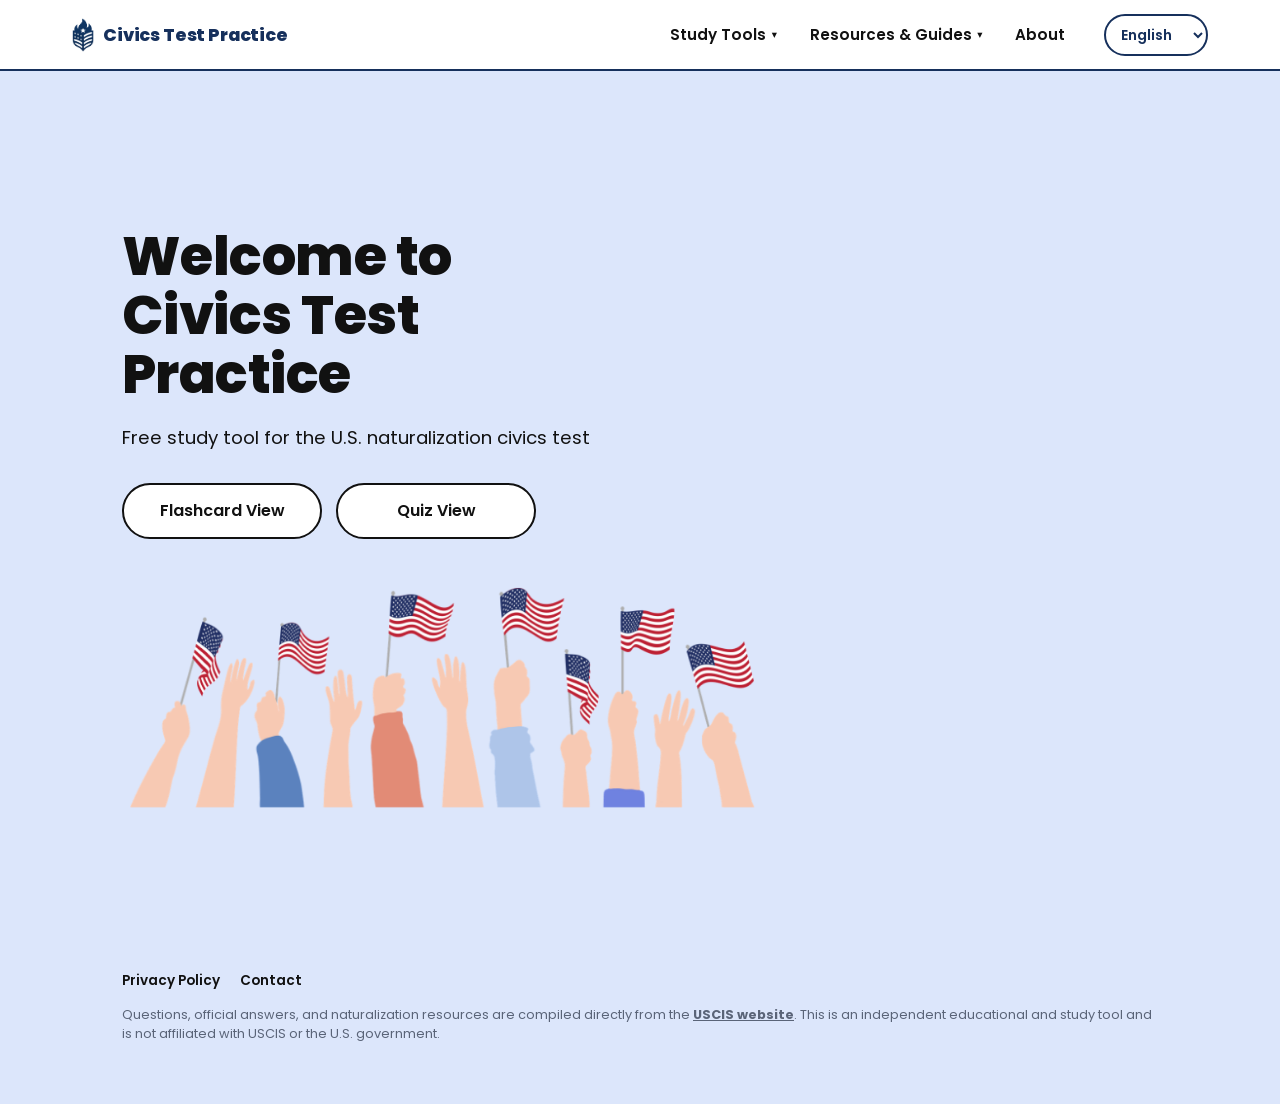
==== commit ae2cf8cc: "Fix missing header tag causing dropdown z-index bug; remove flashcard bookmark" ====
--- a/index.html
+++ b/index.html
@@ -21,6 +21,74 @@
 </head>
 <body>
 
+  <header class="site-nav">
+    <div class="site-nav-inner">
+      <a class="site-logo" href="index.html">
+        <img src="logo-icon.png" alt="" class="site-logo-icon" />
+        <span class="site-logo-text">Civics Test Practice</span>
+      </a>
+
+      <nav class="site-nav-links" id="siteNavLinks">
+        <div class="nav-dropdown">
+          <button class="nav-dropdown-trigger" type="button" aria-expanded="false">
+            <span data-i18n="nav.studyTools">Study Tools</span> <span class="nav-caret">&#9662;</span>
+          </button>
+          <div class="nav-dropdown-menu">
+            <a href="index.html#flashcards" class="nav-dropdown-item">
+              <span class="nav-item-title" data-i18n="nav.flashcards.title">Civics Flashcards</span>
+              <span class="nav-item-sub" data-i18n="nav.flashcards.sub">Master the questions with active recall</span>
+            </a>
+            <a href="index.html#quiz" class="nav-dropdown-item">
+              <span class="nav-item-title" data-i18n="nav.quiz.title">Civics Quiz Mode</span>
+              <span class="nav-item-sub" data-i18n="nav.quiz.sub">Test your knowledge with mock exams</span>
+            </a>
+            <a href="english-practice.html" class="nav-dropdown-item">
+              <span class="nav-item-title" data-i18n="nav.english.title">English Test Practice</span>
+              <span class="nav-item-sub" data-i18n="nav.english.sub">Practice official reading and writing vocabulary</span>
+            </a>
+          </div>
+        </div>
+
+        <div class="nav-dropdown">
+          <button class="nav-dropdown-trigger" type="button" aria-expanded="false">
+            <span data-i18n="nav.resources">Resources &amp; Guides</span> <span class="nav-caret">&#9662;</span>
+          </button>
+          <div class="nav-dropdown-menu">
+            <a href="process.html" class="nav-dropdown-item">
+              <span class="nav-item-title" data-i18n="nav.process.title">Naturalization Process</span>
+              <span class="nav-item-sub" data-i18n="nav.process.sub">Step-by-step guide from N-400 to Oath</span>
+            </a>
+            <a href="test-format.html" class="nav-dropdown-item">
+              <span class="nav-item-title" data-i18n="nav.testFormat.title">Test Format &amp; Rules</span>
+              <span class="nav-item-sub" data-i18n="nav.testFormat.sub">Understand passing scores, test formats, and exemptions</span>
+            </a>
+            <a href="resources.html" class="nav-dropdown-item">
+              <span class="nav-item-title" data-i18n="nav.officialResources.title">Official USCIS Resources</span>
+              <span class="nav-item-sub" data-i18n="nav.officialResources.sub">Access official study booklets and materials</span>
+            </a>
+            <a href="faq.html" class="nav-dropdown-item">
+              <span class="nav-item-title" data-i18n="nav.faq.title">FAQ</span>
+              <span class="nav-item-sub" data-i18n="nav.faq.sub">Quick answers to common citizenship test questions</span>
+            </a>
+          </div>
+        </div>
+
+        <a class="nav-simple-link" href="about.html" data-i18n="nav.about">About</a>
+      </nav>
+
+      <div class="site-nav-right">
+        <select id="languageSelect" class="lang-select" aria-label="Choose language">
+          <option value="en">English</option>
+          <option value="es">Español</option>
+        </select>
+      </div>
+
+      <button class="nav-hamburger" id="navHamburger" type="button" aria-label="Open menu" aria-expanded="false">
+        <span></span><span></span><span></span>
+      </button>
+    </div>
+  </header>
+
   <!-- ============================================================
        ONBOARDING — always shown first. Determines which test
        version (2008 or 2025) and whether 65/20 applies, before
@@ -28,49 +96,51 @@
        ============================================================ -->
   <div id="onboardStep1" class="view onboard-view" hidden>
     <div class="onboard-card">
-      <span class="onboard-eyebrow">Step 1 of 2</span>
-      <h1>A couple quick questions first</h1>
+      <span class="onboard-eyebrow" data-i18n="onboard.step1.eyebrow">Step 1 of 2</span>
+      <div class="onboard-progress"><div class="onboard-progress-fill" style="width:50%"></div></div>
+      <h1 data-i18n="onboard.step1.title">A couple quick questions first</h1>
 
       <label class="onboard-field">
-        <span>How old are you?</span>
+        <span data-i18n="onboard.ageLabel">How old are you?</span>
         <input type="number" id="ageInput" min="0" max="120" placeholder="e.g. 42" />
       </label>
 
       <label class="onboard-field">
-        <span>How many years have you been a lawful permanent resident (green card holder)?</span>
+        <span data-i18n="onboard.lprLabel">How many years have you been a lawful permanent resident (green card holder)?</span>
         <input type="number" id="lprYearsInput" min="0" max="100" placeholder="e.g. 5" />
       </label>
 
-      <div class="onboard-why">
+      <div class="onboard-why" data-i18n-html="onboard.step1.why">
         <strong>Why we ask:</strong> If you're 65 or older and have been a permanent
         resident for 20+ years, USCIS lets you study a shorter list of just 20
         questions instead of the full test &mdash; this is called the &ldquo;65/20&rdquo; rule.
       </div>
 
-      <p class="onboard-error" id="step1Error" hidden>Please fill in both fields.</p>
-      <button id="onboardNext1" class="btn btn-dark" type="button">Continue &rarr;</button>
+      <p class="onboard-error" id="step1Error" hidden data-i18n="onboard.step1.error">Please fill in both fields.</p>
+      <button id="onboardNext1" class="btn btn-dark" type="button" data-i18n="onboard.continue">Continue &rarr;</button>
     </div>
   </div>
 
   <div id="onboardStep2" class="view onboard-view" hidden>
     <div class="onboard-card">
-      <span class="onboard-eyebrow">Step 2 of 2</span>
-      <h1>When did you file (or plan to file) Form N-400?</h1>
+      <span class="onboard-eyebrow" data-i18n="onboard.step2.eyebrow">Step 2 of 2</span>
+      <div class="onboard-progress"><div class="onboard-progress-fill" style="width:100%"></div></div>
+      <h1 data-i18n="onboard.step2.title">When did you file (or plan to file) Form N-400?</h1>
 
       <label class="onboard-field">
-        <span>Filing date</span>
+        <span data-i18n="onboard.filingDateLabel">Filing date</span>
         <input type="date" id="filingDateInput" />
       </label>
 
-      <div class="onboard-why">
+      <div class="onboard-why" data-i18n-html="onboard.step2.why">
         <strong>Why we ask:</strong> Your test version depends on your <em>filing</em>
         date, not your interview date. If you filed before October 20, 2025,
         you'll take the 2008 test (100 questions). On or after that date,
         you'll take the 2025 test (128 questions).
       </div>
 
-      <p class="onboard-error" id="step2Error" hidden>Please select a date.</p>
-      <button id="onboardNext2" class="btn btn-dark" type="button">Start Studying &rarr;</button>
+      <p class="onboard-error" id="step2Error" hidden data-i18n="onboard.step2.error">Please select a date.</p>
+      <button id="onboardNext2" class="btn btn-dark" type="button" data-i18n="onboard.startStudying">Start Studying &rarr;</button>
     </div>
   </div>
 
@@ -80,11 +150,11 @@
   <div id="landingView" class="view">
     <div class="landing-inner">
       <div class="landing-copy">
-        <h1>Welcome to<br>Civics Test<br>Practice</h1>
-        <p class="landing-tagline">Free study tool for the U.S. naturalization civics test</p>
+        <h1 data-i18n-html="landing.headline">Welcome to<br>Civics Test<br>Practice</h1>
+        <p class="landing-tagline" data-i18n="landing.tagline">Free study tool for the U.S. naturalization civics test</p>
         <div class="landing-buttons">
-          <button id="goFlashcards" class="btn btn-outline landing-btn" type="button">Flashcard View</button>
-          <button id="goQuiz" class="btn btn-outline landing-btn" type="button">Quiz View</button>
+          <button id="goFlashcards" class="btn btn-outline landing-btn" type="button" data-i18n="landing.flashcardBtn">Flashcard View</button>
+          <button id="goQuiz" class="btn btn-outline landing-btn" type="button" data-i18n="landing.quizBtn">Quiz View</button>
         </div>
       </div>
 
@@ -99,8 +169,8 @@
        ============================================================ -->
   <div id="appShell" class="view" hidden>
 
-    <header class="app-topbar">
-      <button id="homeBtn" class="icon-btn" type="button">&larr; Home</button>
+    <header class="app-topbar" hidden>
+      <button id="homeBtn" class="icon-btn" type="button" data-i18n="app.homeBtn">&larr; Home</button>
 
       <div class="topbar-controls">
         <span class="version-badge" id="versionBadge"></span>
@@ -118,26 +188,27 @@
     <section id="flashcardMode" class="mode-panel" hidden>
 
       <div class="static-card" id="flashCard">
-        <div class="card-face" id="flashQuestionFace">
-          <span class="tag" id="cardTag">CARD 01/128</span>
-          <p class="big-text" id="questionText">Loading&hellip;</p>
-        </div>
-
-        <div class="card-face" id="flashAnswerFace" hidden>
-          <span class="eyebrow">Answer</span>
-          <ul class="answer-list" id="answerList"></ul>
+        <span class="tag" id="cardTag">CARD 01/128</span>
+
+        <div class="card-face-viewport">
+          <div class="card-face" id="flashQuestionFace">
+            <p class="big-text" id="questionText">Loading&hellip;</p>
+          </div>
+
+          <div class="card-face card-face-answer face-hidden-right" id="flashAnswerFace">
+            <span class="eyebrow" data-i18n="app.answer">Answer</span>
+            <ul class="answer-list" id="answerList"></ul>
+          </div>
         </div>
 
         <button class="speak-btn" id="flashSpeakBtn"
                 type="button" aria-label="Read this aloud">&#128266;</button>
-        <button class="bookmark-btn" id="flashBookmarkBtn"
-                type="button" aria-label="Bookmark this question">&#9734;</button>
       </div>
 
       <div class="deck-controls">
-        <button id="prevCard" class="btn btn-gray nav-btn" type="button">&larr; Previous</button>
-        <button id="shuffleCards" class="btn btn-outline" type="button">Shuffle</button>
-        <button id="nextCard" class="btn btn-gray nav-btn" type="button">Next &rarr;</button>
+        <button id="prevCard" class="btn btn-gray nav-btn" type="button" data-i18n="app.previous">&larr; Previous</button>
+        <button id="shuffleCards" class="btn btn-outline" type="button" data-i18n="app.shuffle">Shuffle</button>
+        <button id="nextCard" class="btn btn-gray nav-btn" type="button" data-i18n="app.next">Next &rarr;</button>
       </div>
     </section>
 
@@ -155,14 +226,14 @@
         </div>
 
         <div class="a-card">
-          <span class="eyebrow">Answer</span>
-          <textarea id="userAnswerInput" class="answer-input" placeholder="Type your answer here&hellip;"></textarea>
-
-          <button id="showAnswerBtn" class="btn btn-gray" type="button">Show Answer</button>
+          <span class="eyebrow" data-i18n="app.answer">Answer</span>
+          <textarea id="userAnswerInput" class="answer-input" placeholder="Type your answer here&hellip;" data-i18n-placeholder="app.answerPlaceholder"></textarea>
+
+          <button id="showAnswerBtn" class="btn btn-gray" type="button" data-i18n="app.showAnswer">Show Answer</button>
 
           <div class="answer-reveal" id="answerReveal" hidden>
             <div class="answer-reveal-header">
-              <span class="eyebrow">Correct Answer</span>
+              <span class="eyebrow" data-i18n="app.correctAnswer">Correct Answer</span>
               <button class="speak-btn speak-btn-inline" id="answerSpeakBtn" type="button" aria-label="Read the answer aloud">&#128266;</button>
             </div>
             <ul id="correctAnswerList"></ul>
@@ -171,9 +242,9 @@
       </div>
 
       <div class="deck-controls">
-        <button id="prevQuizBtn" class="btn btn-gray nav-btn" type="button">&larr; Previous</button>
-        <button id="shuffleQuizBtn" class="btn btn-outline" type="button">Shuffle</button>
-        <button id="nextQuizBtn" class="btn btn-gray nav-btn" type="button">Next &rarr;</button>
+        <button id="prevQuizBtn" class="btn btn-gray nav-btn" type="button" data-i18n="app.previous">&larr; Previous</button>
+        <button id="shuffleQuizBtn" class="btn btn-outline" type="button" data-i18n="app.shuffle">Shuffle</button>
+        <button id="nextQuizBtn" class="btn btn-gray nav-btn" type="button" data-i18n="app.next">Next &rarr;</button>
       </div>
     </section>
 
@@ -205,20 +276,16 @@
 
   <footer class="site-footer">
     <nav class="footer-links">
-      <a href="faq.html">FAQ</a>
-      <a href="test-format.html">Test Format</a>
-      <a href="process.html">Naturalization Process</a>
-      <a href="english-practice.html">English Test Practice</a>
-      <a href="resources.html">Official Resources</a>
-      <a href="about.html">About</a>
-      <a href="privacy.html">Privacy Policy</a>
-      <a href="contact.html">Contact</a>
+      <a href="privacy.html" data-i18n="footer.privacy">Privacy Policy</a>
+      <a href="contact.html" data-i18n="footer.contact">Contact</a>
     </nav>
-    <p>Questions and official answers are from USCIS Form M-1778 (09/25) and the 2008 civics test materials. This is an independent study tool and is not affiliated with USCIS or the U.S. government.</p>
+    <p>Questions, official answers, and naturalization resources are compiled directly from the <a href="https://www.uscis.gov/citizenship" target="_blank" rel="noopener">USCIS website</a>. This is an independent educational and study tool and is not affiliated with USCIS or the U.S. government.</p>
   </footer>
 
   <script src="data-2025.js"></script>
   <script src="data-2008.js"></script>
   <script src="script.js"></script>
+  <script src="i18n.js"></script>
+  <script src="nav.js"></script>
 </body>
 </html>
--- a/style.css
+++ b/style.css
@@ -9,6 +9,7 @@
   --gray-fill: #E9E9E9;
   --good: #3A6B3A;
   --bad: #A3312A;
+  --navy: #16305C;
   --border-w: 2.5px;
   --radius-lg: 22px;
   --radius-pill: 999px;
@@ -130,6 +131,21 @@
   margin-bottom: 0.6rem;
 }
 
+.onboard-progress {
+  width: 100%;
+  height: 8px;
+  background: var(--bg);
+  border-radius: var(--radius-pill);
+  overflow: hidden;
+  margin-bottom: 1.5rem;
+}
+.onboard-progress-fill {
+  height: 100%;
+  background: var(--navy, var(--ink));
+  border-radius: var(--radius-pill);
+  transition: width 0.4s ease;
+}
+
 .onboard-card h1 {
   font-size: 1.6rem;
   font-weight: 800;
@@ -159,16 +175,17 @@
 .onboard-field input:focus-visible { outline: 3px solid var(--ink); outline-offset: 2px; }
 
 .onboard-why {
-  background: #F3EEDF;
-  border-left: 3px solid var(--gold, #A9822E);
-  border-radius: 8px;
-  padding: 0.9rem 1rem;
+  background: #EAF1FE;
+  border: 1.5px solid #C7D9F7;
+  border-left: 4px solid var(--navy, #A9822E);
+  border-radius: 10px;
+  padding: 1rem 1.15rem;
   font-size: 0.9rem;
   line-height: 1.55;
   color: var(--ink-soft);
   margin-bottom: 1.5rem;
 }
-.onboard-why strong { color: var(--ink); }
+.onboard-why strong { color: var(--navy); }
 
 .onboard-error {
   color: var(--bad);
@@ -180,7 +197,7 @@
 /* =========================================================================
    APP SHELL / TOPBAR
    ========================================================================= */
-#appShell { max-width: 1100px; margin: 0 auto; padding: 1.75rem 2rem 3rem; }
+#appShell { max-width: 1100px; margin: 0 auto; padding: 3rem 2rem 3rem; }
 
 .app-topbar {
   display: flex;
@@ -190,6 +207,7 @@
   gap: 1rem;
   margin-bottom: 2rem;
 }
+.app-topbar-no-home { justify-content: flex-end; }
 
 .icon-btn {
   border: var(--border-w) solid var(--ink);
@@ -235,23 +253,11 @@
 /* =========================================================================
    SHARED CARD PIECES
    ========================================================================= */
-.tag {
-  position: absolute;
-  top: -18px;
-  left: 24px;
-  background: var(--card-bg);
-  border: var(--border-w) solid var(--ink);
-  border-radius: var(--radius-pill);
-  padding: 0.35rem 0.9rem;
-  font-size: 0.8rem;
-  font-weight: 700;
-  letter-spacing: 0.04em;
-}
-
 .bookmark-btn {
   position: absolute;
   bottom: 18px;
   right: 22px;
+  z-index: 2;
   background: none;
   border: none;
   font-size: 2.2rem;
@@ -269,6 +275,7 @@
   position: absolute;
   top: 18px;
   right: 22px;
+  z-index: 2;
   background: none;
   border: none;
   font-size: 1.5rem;
@@ -316,14 +323,52 @@
   border: var(--border-w) solid var(--ink);
   border-radius: var(--radius-lg);
   background: var(--card-bg);
-  min-height: 340px;
+  box-shadow: 0 14px 34px rgba(22, 48, 92, 0.16);
+  height: 340px;
   padding: 2.5rem 2.25rem 3.25rem;
   cursor: pointer;
-  display: flex;
-  align-items: center;
-}
-
-.card-face { width: 100%; }
+  overflow: visible; /* let the tag badge overflow above the border */
+  display: flex;
+  flex-direction: column;
+  justify-content: center;
+}
+
+.tag {
+  position: absolute;
+  top: -18px;
+  left: 24px;
+  z-index: 2;
+  background: var(--card-bg);
+  border: var(--border-w) solid var(--ink);
+  border-radius: var(--radius-pill);
+  padding: 0.35rem 0.9rem;
+  font-size: 0.8rem;
+  font-weight: 700;
+  letter-spacing: 0.04em;
+}
+
+/* Only the flashcard's two sliding faces need their own clipped viewport —
+   everything else in .static-card (the tag badge, speak/bookmark buttons)
+   stays outside it so they're never clipped. */
+.card-face-viewport {
+  position: absolute;
+  inset: 0;
+  overflow: hidden;
+  border-radius: inherit;
+}
+
+.card-face {
+  position: absolute;
+  inset: 0;
+  padding: 2.5rem 2.25rem 3.25rem;
+  display: flex;
+  flex-direction: column;
+  justify-content: center;
+  transition: transform 0.4s cubic-bezier(0.4, 0.1, 0.2, 1), opacity 0.3s ease;
+}
+.card-face.face-hidden-left { transform: translateX(-100%); opacity: 0; pointer-events: none; }
+.card-face.face-hidden-right { transform: translateX(100%); opacity: 0; pointer-events: none; }
+.card-face.no-anim { transition: none !important; }
 
 .answer-list {
   list-style: none;
@@ -419,6 +464,7 @@
   font-size: 0.8rem;
   line-height: 1.5;
 }
+.site-footer p a { color: #5A6478; font-weight: 700; text-decoration: underline; }
 
 .footer-links {
   display: flex;
@@ -529,6 +575,223 @@
 @media (max-width: 760px) {
   .landing-copy h1 { font-size: 2.3rem; }
   .quiz-columns { grid-template-columns: 1fr; }
-  .static-card { min-height: 280px; }
+  .static-card { height: 300px; }
   .big-text { font-size: 1.3rem; }
 }
+
+/* =========================================================================
+   SITE HEADER / NAVIGATION
+   Appears at the top of every page. Logo doubles as the home link (no
+   separate "Home" nav item) per the site's navigation spec.
+   ========================================================================= */
+.site-nav {
+  background: var(--card-bg);
+  border-bottom: 2px solid var(--navy);
+  position: sticky;
+  top: 0;
+  z-index: 100;
+}
+
+.site-nav-inner {
+  max-width: 1200px;
+  margin: 0 auto;
+  padding: 0.85rem 2rem;
+  display: flex;
+  align-items: center;
+  gap: 1.5rem;
+}
+
+.site-logo {
+  display: flex;
+  align-items: center;
+  gap: 0.6rem;
+  text-decoration: none;
+  color: var(--navy);
+  margin-right: auto;
+  transition: opacity 0.2s ease;
+}
+.site-logo:hover { opacity: 0.75; }
+.site-logo-icon { height: 34px; width: auto; display: block; }
+.site-logo-text {
+  font-weight: 800;
+  font-size: 1.1rem;
+  letter-spacing: -0.01em;
+  white-space: nowrap;
+}
+
+.site-nav-links {
+  display: flex;
+  align-items: center;
+  gap: 0.25rem;
+}
+
+.nav-simple-link {
+  color: var(--ink);
+  text-decoration: none;
+  font-weight: 600;
+  font-size: 0.95rem;
+  padding: 0.6rem 0.9rem;
+  border-radius: 8px;
+  transition: background 0.2s ease, color 0.2s ease;
+}
+.nav-simple-link:hover { background: var(--bg); color: var(--navy); }
+
+/* ---- Dropdowns ---- */
+.nav-dropdown { position: relative; }
+
+.nav-dropdown-trigger {
+  display: flex;
+  align-items: center;
+  gap: 0.35rem;
+  background: none;
+  border: none;
+  font-family: var(--font);
+  color: var(--ink);
+  font-weight: 600;
+  font-size: 0.95rem;
+  padding: 0.6rem 0.9rem;
+  border-radius: 8px;
+  cursor: pointer;
+  transition: background 0.2s ease, color 0.2s ease;
+}
+.nav-dropdown-trigger:hover { background: var(--bg); color: var(--navy); }
+
+.nav-caret {
+  font-size: 0.65rem;
+  transition: transform 0.2s ease;
+  display: inline-block;
+}
+.nav-dropdown.is-open .nav-caret { transform: rotate(180deg); }
+
+.nav-dropdown-menu {
+  position: absolute;
+  top: calc(100% + 10px);
+  left: 0;
+  min-width: 320px;
+  background: var(--card-bg);
+  border-radius: 14px;
+  box-shadow: 0 16px 40px rgba(22, 48, 92, 0.18);
+  border: 1px solid rgba(22, 48, 92, 0.08);
+  padding: 0.6rem;
+  opacity: 0;
+  visibility: hidden;
+  transform: translateY(-8px);
+  transition: opacity 0.2s ease, transform 0.2s ease, visibility 0.2s;
+}
+.nav-dropdown.is-open .nav-dropdown-menu {
+  opacity: 1;
+  visibility: visible;
+  transform: translateY(0);
+}
+
+.nav-dropdown-item {
+  display: block;
+  padding: 0.7rem 0.85rem;
+  border-radius: 10px;
+  text-decoration: none;
+  color: var(--ink);
+  transition: background 0.2s ease;
+}
+.nav-dropdown-item:hover { background: var(--bg); }
+
+.nav-item-title {
+  display: block;
+  font-weight: 700;
+  font-size: 0.95rem;
+  color: var(--navy);
+  margin-bottom: 0.15rem;
+}
+.nav-item-sub {
+  display: block;
+  font-size: 0.82rem;
+  color: var(--ink-soft);
+  line-height: 1.4;
+}
+
+.site-nav-right { display: flex; align-items: center; }
+.lang-select {
+  font-family: var(--font);
+  font-weight: 600;
+  font-size: 0.88rem;
+  padding: 0.5rem 0.7rem;
+  border-radius: var(--radius-pill);
+  border: var(--border-w) solid var(--navy);
+  background: var(--card-bg);
+  color: var(--navy);
+  cursor: pointer;
+}
+.nav-cta {
+  text-decoration: none;
+  white-space: nowrap;
+}
+
+/* ---- Mobile hamburger ---- */
+.nav-hamburger {
+  display: none;
+  flex-direction: column;
+  justify-content: center;
+  gap: 5px;
+  width: 40px;
+  height: 40px;
+  background: none;
+  border: none;
+  cursor: pointer;
+  padding: 0;
+}
+.nav-hamburger span {
+  display: block;
+  height: 2.5px;
+  width: 24px;
+  background: var(--navy);
+  border-radius: 2px;
+  transition: transform 0.25s ease, opacity 0.25s ease;
+}
+.nav-hamburger.is-open span:nth-child(1) { transform: translateY(7.5px) rotate(45deg); }
+.nav-hamburger.is-open span:nth-child(2) { opacity: 0; }
+.nav-hamburger.is-open span:nth-child(3) { transform: translateY(-7.5px) rotate(-45deg); }
+
+@media (max-width: 860px) {
+  .nav-hamburger { display: flex; }
+
+  .site-nav-links {
+    position: fixed;
+    top: 65px;
+    left: 0;
+    right: 0;
+    bottom: 0;
+    background: var(--card-bg);
+    flex-direction: column;
+    align-items: stretch;
+    gap: 0;
+    padding: 1rem;
+    overflow-y: auto;
+    transform: translateX(100%);
+    transition: transform 0.25s ease;
+  }
+  .site-nav-links.is-open { transform: translateX(0); }
+
+  .nav-simple-link, .nav-dropdown-trigger {
+    width: 100%;
+    justify-content: space-between;
+    padding: 1rem 0.5rem;
+    font-size: 1.05rem;
+    border-bottom: 1px solid var(--bg);
+    border-radius: 0;
+  }
+
+  .nav-dropdown-menu {
+    position: static;
+    box-shadow: none;
+    border: none;
+    min-width: 0;
+    width: 100%;
+    display: none;
+    padding: 0 0 0.5rem 1rem;
+    transform: none;
+    opacity: 1;
+    visibility: visible;
+  }
+  .nav-dropdown.is-open .nav-dropdown-menu { display: block; }
+
+  .site-nav-right { margin-right: 0.25rem; }
+}
